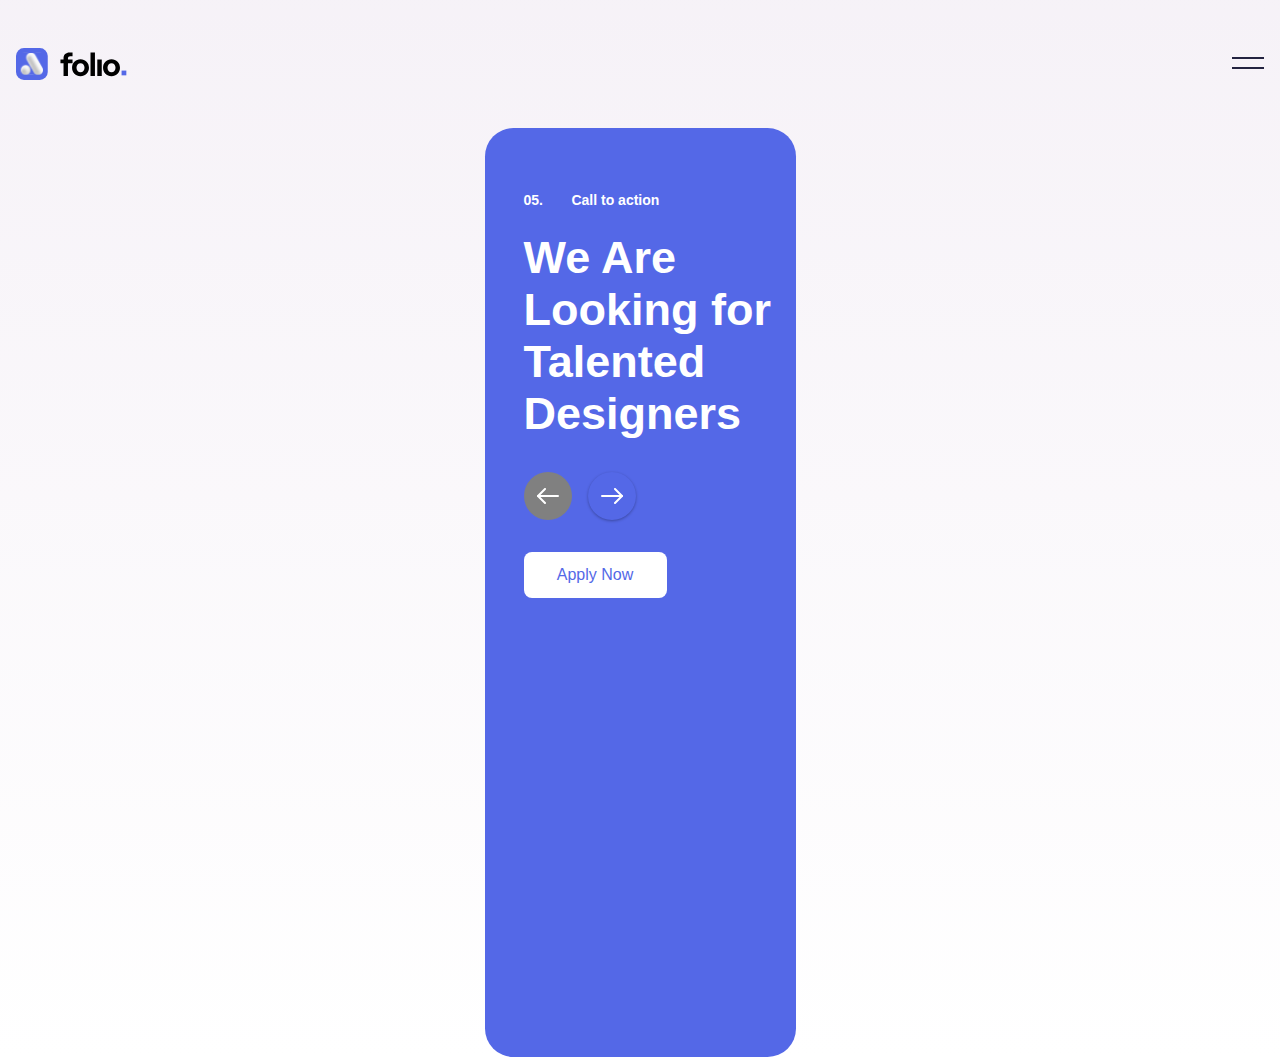
==== styles/pages/screen_cta/page-cta.html @ f0c742bc "Criando e estilizando a tela de CTA e ajustando o botão das outras paginas" ====
<!DOCTYPE html>
<html lang="en">
<head>
    <meta charset="UTF-8">
    <meta http-equiv="X-UA-Compatible" content="IE=edge">
    <meta name="viewport" content="width=device-width, initial-scale=1.0">
    <title>Folio Agency - CTA</title>

    <link rel="stylesheet" href="/styles/style.css">
</head>
<body>
    <header class="cabecalho_service">
        <img src="../../../assets/logo-marca.svg" alt="Logo-marca" class="cabecalho-logo">
        <button class="cabecalho-navbar"><img src="../../../assets/icone-navbar.svg" alt="Navbar"></button>
        <nav class="menu-lateral">
            <div class="cabecalho_menu-lateral">
                <img class="logo_menu-lateral" src="/assets/logo_menu-lateral.svg" alt="Logo marca">
                <button class="exit_menu-lateral"><img src="/assets/exit-menu_lateral.svg" alt= 'Menu lateral'></button>
            </div>
            <div class="links_menu-lateral">
                <a href="" >Work</a>
                <a href="">About</a>
                <a href="">Services</a>
                <a href="">Jobs</a>
            </div>
            <div class="redes-sociais_menu-lateral">
                <a class="facebook" href="https://pt-br.facebook.com/"><img src="/assets/logo-facebook.svg" alt="Facebook"></a>
                <a class="youtube" href="https://www.youtube.com/"><img src="/assets/logo-youtube.svg" alt="Youtube"></a>
                <a class="instagram" href="https://www.instagram.com/"><img src="/assets/logo-instagram.svg" alt="Instagram"></a>
            </div>
        </nav>
    </header>
    <main>
        <section class="main-container_cta">
            <div class="container-cta">
                <div class="cta-container_conteudo">
                    <h5 class="cta-container_numeracao">05.</h4>
                    <h4 class="cta-container_semi-titulo">Call to action</h4>
                    <h1 class="cta-container_titulo">We Are Looking for Talented Designers</h1>
                    <div class="cta-container_buttons">
                        <a class="cta-container_navigator1"><img src="/assets/arrow-left.svg" alt="Seta para direita"></a>
                        <a class="cta-container_navigator2"><img src="/assets/arrow-right.svg" alt="Seta para esquerda"></a>
                    </div>
                    <button class="botao-cta">Apply Now</button>
                </div>
                    <img class="img-background" src="/assets/img-cta.svg" alt="">
            </div>
        </section>
    </main>
    <script src="/index.js"> </script>
</body>
</html>
---- styles/style.css ----
html, body, h1, p, button, a {
  font-family: "Montserrat", sans-serif;
  margin: 0;
  padding: 0;
}

.cabecalho {
  background-color: transparent;
  display: flex;
  justify-content: space-between;
  align-items: center;
  height: 128px;
  padding: 0 16px;
}
.cabecalho .cabecalho-logo {
  width: 127.2px;
  height: 32px;
}
.cabecalho .cabecalho-navbar {
  background-color: transparent;
  border: none;
  width: auto;
  height: auto;
}
.cabecalho .cabecalho-navbar:hover {
  cursor: pointer;
}

.menu-lateral {
  display: none;
  position: absolute;
  background-color: #232340;
  right: -100vw;
  bottom: 0;
  top: 0;
  transition: 0.25s;
}
.menu-lateral .cabecalho_menu-lateral {
  display: flex;
  justify-content: space-between;
  width: 375px;
  height: -webkit-max-content;
  height: -moz-max-content;
  height: max-content;
}
.menu-lateral .cabecalho_menu-lateral .logo_menu-lateral {
  width: 128px;
  height: 32px;
  margin: 52px 0 0 32px;
}
.menu-lateral .cabecalho_menu-lateral .exit_menu-lateral {
  margin: 52px 32px 0px 0px;
  width: 32px;
  height: 32px;
  background: none;
  border: none;
}
.menu-lateral .cabecalho_menu-lateral .exit_menu-lateral img {
  width: 32px;
  height: 32px;
  display: flex;
  align-items: center;
  justify-content: center;
}

.links_menu-lateral {
  display: flex;
  flex-direction: column;
  margin: 138px 0 146px 32px;
}
.links_menu-lateral a {
  padding-bottom: 40px;
  width: -webkit-max-content;
  width: -moz-max-content;
  width: max-content;
  height: -webkit-max-content;
  height: -moz-max-content;
  height: max-content;
  text-decoration: none;
  font-weight: 700;
  font-size: 32px;
  color: #595976;
}
.links_menu-lateral a:hover {
  color: #FFFFFF;
}

.redes-sociais_menu-lateral {
  background-color: transparent;
  display: flex;
  padding: 0 0 40px 32px;
}
.redes-sociais_menu-lateral .facebook {
  display: flex;
  justify-content: center;
  align-items: center;
  width: 40px;
  height: 40px;
  border: 1px solid #D8D8D8;
  border-radius: 50%;
}
.redes-sociais_menu-lateral .facebook img {
  color: black;
  width: 12px;
  height: 12px;
  margin: 0;
}
.redes-sociais_menu-lateral .facebook:hover {
  transition: all 1s;
  opacity: 0.2;
  border: none;
  cursor: pointer;
  width: 42px;
  height: 42px;
  background-color: #5468E7;
}
.redes-sociais_menu-lateral .youtube {
  display: flex;
  justify-content: center;
  align-items: center;
  width: 40px;
  height: 40px;
  text-align: center;
  border-radius: 50%;
  border: 1px solid #D8D8D8;
  margin: 0 32px;
}
.redes-sociais_menu-lateral .youtube img {
  width: 12px;
  height: 12px;
  margin: 0;
}
.redes-sociais_menu-lateral .youtube:hover {
  transition: all 1s;
  border: none;
  cursor: pointer;
  width: 42px;
  height: 42px;
  background-color: #5468E7;
}
.redes-sociais_menu-lateral .instagram {
  display: flex;
  justify-content: center;
  align-items: center;
  border: 1px solid #D8D8D8;
  width: 40px;
  height: 40px;
  border-radius: 50%;
}
.redes-sociais_menu-lateral .instagram img {
  width: 12px;
  height: 12px;
  margin: 0;
}
.redes-sociais_menu-lateral .instagram:hover {
  transition: all 1s;
  border: none;
  cursor: pointer;
  width: 42px;
  height: 42px;
  background-color: #5468E7;
}

.menu-lateral_ativo {
  display: flex;
  flex-direction: column;
  transition: 0.25s;
  right: 0;
  left: 0;
}

.home-container_desativado {
  display: none;
}

.rodape_desativado {
  display: none;
}

.design-container_desativado {
  display: none;
}

body {
  background: url("/assets/decoracao-background.svg");
  background-repeat: no-repeat;
}
body .button-screen_hero {
  width: 160px;
  height: 56px;
  border-radius: 8px;
  background-color: #5468E7;
  color: #FFFFFF;
  border: none;
  font-size: 16px;
  font-weight: 600;
}
body .home-container {
  height: 780px;
}
body .home-container .texto-descricao {
  z-index: 0;
  width: 311px;
  display: flex;
  flex-direction: column;
  margin: 0 auto;
}
body .home-container .texto-descricao h1 {
  font-size: 48px;
  font-weight: bold;
}
body .home-container .texto-descricao p {
  font-size: 15px;
  font-weight: 400;
  line-height: 28px;
  color: #606060;
  margin: 30px 0 10px 0;
}
body .home-container .texto-descricao .design-container_buttons {
  display: flex;
  margin: 10px 0 30px 0;
}
body .home-container .texto-descricao .design-container_buttons .button-left {
  width: 48px;
  height: 48px;
  border-radius: 50%;
  margin-right: 16px;
  background-color: #808080;
  border: none;
  display: flex;
  justify-content: center;
  align-items: center;
}
body .home-container .texto-descricao .design-container_buttons .button-left:hover {
  transition: 1s;
  opacity: 0.5;
  box-shadow: 0px 1px 3px rgba(0, 0, 0, 0.3);
  width: 52px;
  height: 52px;
}
body .home-container .texto-descricao .design-container_buttons .button-right {
  width: 48px;
  height: 48px;
  border-radius: 50%;
  background-color: #5468E7;
  border: none;
  display: flex;
  justify-content: center;
  align-items: center;
}
body .home-container .texto-descricao .design-container_buttons .button-right:hover {
  transition: 1s;
  opacity: 0.5;
  box-shadow: 0px 1px 3px rgba(0, 0, 0, 0.3);
  width: 52px;
  height: 52px;
}
body .home-container .img-container1 {
  position: relative;
  top: -150px;
  right: 0px;
  z-index: -1;
}
body .home-container .img-container1 .img-home_container {
  width: 100%;
  height: 515px;
}
body .rodape .contact-us {
  height: 548px;
  margin: 40px 32px 0 32px;
  background-color: #5468E7;
  background-image: url(/assets/line__footer.svg);
  background-repeat: no-repeat;
  border-radius: 24px;
  text-align: center;
  color: #FFFFFF;
}
body .rodape .contact-us img {
  margin: 49px 99px 0 139px;
}
body .rodape .contact-us h4 {
  font-size: 14px;
  margin-top: 6px;
}
body .rodape .contact-us h3 {
  font-size: 18px;
  margin: 40px 37px 40px 38px;
}
body .rodape .contact-us .linha-footer {
  height: 2px;
  background-color: #FFFFFF;
  opacity: 0.2;
}
body .rodape .contact-us h2 {
  font-size: 32px;
  font-weight: 700;
  margin: 40px 15px 40px 15px;
}
body .rodape .contact-us button {
  width: 263px;
  height: 56px;
  background-color: #FFFFFF;
  color: #5468E7;
  border: none;
  border-radius: 8px;
  font-size: 16px;
  font-weight: 600;
}
body .rodape .navegacao-footer {
  background: url(/assets/line-footer.svg);
  background-repeat: no-repeat;
  display: flex;
  flex-direction: column;
  text-align: center;
  align-items: center;
}
body .rodape .navegacao-footer img {
  margin: 80px 0 32px 0;
  width: 136px;
  height: 35px;
}
body .rodape .navegacao-footer p {
  font-size: 16px;
  margin: 0 60px 24px 60px;
  color: #ADADAD;
}
body .rodape .navegacao-footer .navegacao {
  font-family: "Montserrat", sans-serif;
  width: 311px;
  height: 48px;
  border-color: #D8D8D8;
  border-radius: 8px;
  padding: 16px 24px;
}
body .rodape .navegacao-footer .redes-sociais_footer {
  background-color: transparent;
  display: flex;
  margin: 32px 0;
}
body .rodape .navegacao-footer .redes-sociais_footer .facebook {
  display: flex;
  justify-content: center;
  align-items: center;
  background-color: #5468E7;
  width: 40px;
  height: 40px;
  border-radius: 50%;
  border: none;
}
body .rodape .navegacao-footer .redes-sociais_footer .facebook img {
  color: black;
  width: 12px;
  height: 12px;
  margin: 0;
}
body .rodape .navegacao-footer .redes-sociais_footer .facebook:hover {
  transition: all 1s;
  opacity: 0.2;
  border: none;
  cursor: pointer;
  width: 42px;
  height: 42px;
}
body .rodape .navegacao-footer .redes-sociais_footer .youtube {
  display: flex;
  justify-content: center;
  align-items: center;
  width: 40px;
  height: 40px;
  text-align: center;
  border-radius: 50%;
  border: 1px solid #D8D8D8;
  margin: 0 8px;
}
body .rodape .navegacao-footer .redes-sociais_footer .youtube img {
  width: 12px;
  height: 12px;
  margin: 0;
}
body .rodape .navegacao-footer .redes-sociais_footer .youtube:hover {
  transition: all 1s;
  border: none;
  cursor: pointer;
  width: 42px;
  height: 42px;
  background-color: #5468E7;
}
body .rodape .navegacao-footer .redes-sociais_footer .instagram {
  display: flex;
  justify-content: center;
  align-items: center;
  border: 1px solid #D8D8D8;
  width: 40px;
  height: 40px;
  border-radius: 50%;
}
body .rodape .navegacao-footer .redes-sociais_footer .instagram img {
  width: 12px;
  height: 12px;
  margin: 0;
}
body .rodape .navegacao-footer .redes-sociais_footer .instagram:hover {
  transition: all 1s;
  border: none;
  cursor: pointer;
  width: 42px;
  height: 42px;
  background-color: #5468E7;
}
body .rodape .navegacao-footer h4 {
  color: #ADADAD;
  font-size: 12px;
  margin: 32px 0;
}

.design-container {
  background-color: #232340;
  color: #FFFFFF;
  height: 1600px;
}
.design-container .design-container_conteudo {
  margin-left: 33px;
}
.design-container .design-container_conteudo .design-container_numeracao {
  font-size: 14px;
  display: inline-block;
  margin: 64px 24px 24px 0;
  color: #ADADAD;
}
.design-container .design-container_conteudo .design-container_semi-titulo {
  display: inline-block;
  font-size: 14px;
}
.design-container .design-container_conteudo .design-container_titulo {
  font-weight: 700;
  font-size: 40px;
}
.design-container .design-container_conteudo .design-container_buttons {
  display: flex;
  margin-top: 32px;
}
.design-container .design-container_conteudo .design-container_buttons .design-container_navigator1 {
  width: 48px;
  height: 48px;
  border-radius: 50%;
  margin-right: 16px;
  background-color: transparent;
  border: none;
}
.design-container .design-container_conteudo .design-container_buttons .design-container_navigator1:hover {
  transition: 1s;
  opacity: 0.5;
  box-shadow: 0px 1px 3px rgba(0, 0, 0, 0.3);
  width: 52px;
  height: 52px;
  cursor: pointer;
}
.design-container .design-container_conteudo .design-container_buttons .design-container_navigator2 {
  width: 48px;
  height: 48px;
  border-radius: 50%;
  background-color: #5468E7;
  border: none;
  text-align: center;
  align-items: center;
}
.design-container .design-container_conteudo .design-container_buttons .design-container_navigator2:hover {
  transition: 1s;
  opacity: 0.5;
  box-shadow: 0px 1px 3px rgba(0, 0, 0, 0.3);
  width: 52px;
  height: 52px;
  cursor: pointer;
}
.design-container .design-container_conteudo #design-container_navdata {
  margin-left: 54px;
  color: #FFFFFF;
  width: 144px;
  height: 48px;
  background-color: transparent;
  background: #232340;
  border-radius: 8px;
  border: none;
}
.design-container .img-container2 img {
  margin-top: 80px;
}
.design-container .design-team {
  margin: 56px 32px;
}
.design-container .design-team .design-team_titulo {
  font-weight: 700;
  font-size: 24px;
}
.design-container .design-team .design-team_paragrafo {
  color: #8B8B8B;
  margin: 40px 0 32px 0;
}
.design-container .numeracao-record_screen-hero {
  margin: 0 32px;
  width: 310px;
  height: 310px;
  background-color: #232340;
  box-shadow: 0px 23px 51px rgba(0, 0, 0, 0.2);
  border-radius: 50%;
  display: flex;
  flex-direction: column;
  align-items: center;
  justify-content: center;
}
.design-container .numeracao-record_screen-hero h1 {
  font-size: 140px;
}
.design-container .numeracao-record_screen-hero h2 {
  font-size: 18px;
}

body {
  background-image: linear-gradient(360deg, rgba(255, 255, 255, 0.0001) 0%, rgba(237, 229, 240, 0.504289) 100%);
}
body .cabecalho_service {
  background-color: transparent;
  display: flex;
  justify-content: space-between;
  align-items: center;
  height: 128px;
  padding: 0 16px;
}
body .cabecalho_service .cabecalho-logo {
  width: 127.2px;
  height: 32px;
}
body .cabecalho_service .cabecalho-navbar {
  background-color: transparent;
  border: none;
  width: auto;
  height: auto;
}
body .cabecalho_service .cabecalho-navbar:hover {
  cursor: pointer;
}
body .design-container_service {
  color: #000000;
  height: -webkit-max-content;
  height: -moz-max-content;
  height: max-content;
}
body .design-container_service .design-container_conteudo {
  margin-left: 33px;
}
body .design-container_service .design-container_conteudo .design-container_numeracao_service {
  font-size: 14px;
  display: inline-block;
  margin: 0 24px 24px 0;
  color: #5468E7;
}
body .design-container_service .design-container_conteudo .design-container_semi-titulo_service {
  display: inline-block;
  font-size: 14px;
  margin: 0;
  color: #5468E7;
}
body .design-container_service .design-container_conteudo .design-container_titulo {
  font-weight: 700;
  font-size: 40px;
}
body .design-container_service .design-container_conteudo .design-container_buttons {
  display: flex;
  margin-top: 32px;
}
body .design-container_service .design-container_conteudo .design-container_buttons .design-container_navigator1 {
  width: 48px;
  height: 48px;
  border-radius: 50%;
  margin-right: 16px;
  background-color: transparent;
  border: none;
  display: flex;
  align-items: center;
  justify-content: center;
}
body .design-container_service .design-container_conteudo .design-container_buttons .design-container_navigator1:hover {
  transition: 1s;
  opacity: 0.5;
  box-shadow: 0px 1px 3px rgba(0, 0, 0, 0.3);
  width: 52px;
  height: 52px;
  cursor: pointer;
}
body .design-container_service .design-container_conteudo .design-container_buttons .design-container_navigator2 {
  width: 48px;
  height: 48px;
  border-radius: 50%;
  background-color: #5468E7;
  border: none;
  text-align: center;
  align-items: center;
  display: flex;
  align-items: center;
  justify-content: center;
}
body .design-container_service .design-container_conteudo .design-container_buttons .design-container_navigator2:hover {
  transition: 1s;
  opacity: 0.5;
  box-shadow: 0px 1px 3px rgba(0, 0, 0, 0.3);
  width: 52px;
  height: 52px;
  cursor: pointer;
}
body .design-container_service .cards .card_style {
  background-color: #FFFFFF;
  width: 311px;
  height: 190px;
  margin: 56px 32px 0 32px;
  border-radius: 32px;
  color: #5468E7;
  display: flex;
  align-items: center;
  justify-content: center;
}
body .design-container_service .cards .card_style img {
  width: 91px;
  height: 91px;
  padding-right: 25px;
}
body .design-container_service .cards .card_style h1 {
  font-size: 18px;
}
body .design-container_service .cards .card_style:hover {
  background-color: #5468E7;
  color: #FFFFFF;
  cursor: pointer;
  transition: 1s;
}
body .achievement-container .achievement-container_conteudo {
  margin: 56px 0 0 32px;
}
body .achievement-container .achievement-container_conteudo .semi-titulo {
  display: flex;
  height: -webkit-max-content;
  height: -moz-max-content;
  height: max-content;
}
body .achievement-container .achievement-container_conteudo .semi-titulo .num_semi-titulo {
  color: #8B8B8B;
  padding-right: 24px;
  margin: 0;
  margin-bottom: 24px;
}
body .achievement-container .achievement-container_conteudo .semi-titulo h4 {
  font-size: 14px;
  margin-bottom: 24px;
  margin: 0;
}
body .achievement-container .achievement-container_conteudo .titulo {
  font-weight: 700;
  font-size: 24px;
  color: #232340;
}
body .achievement-container .achievement-container_conteudo .numeracao {
  font-size: 140px;
  color: #5468E7;
  padding-top: 32px;
}
body .achievement-container .achievement-container_conteudo .mensagem {
  font-size: 18px;
  margin: 0;
}
body .achievement-container .slide img {
  margin-top: 36px;
}
body .achievement-container .slide .radios {
  display: flex;
  align-items: center;
  justify-content: center;
  position: absolute;
  bottom: -1590px;
  left: 130px;
}
body .achievement-container .slide .radios input {
  height: 12px;
  width: 12px;
  box-shadow: 0px 1px 3px rgba(0, 0, 0, 0.3);
  background: #FFFFFF;
  border: none;
  margin: 15px;
}
body .achievement-container .slide .radios input::before {
  content: "";
  position: absolute;
  height: 12px;
  width: 12px;
  border-radius: 50%;
  background: linear-gradient(180deg, #3A8FFF 0%, #0837AE 100%);
  opacity: 0;
  border: none;
}
body .achievement-container .slide .radios input:checked::before {
  opacity: 1;
}

.home-work .design-container_conteudo {
  margin: 0 33px;
}
.home-work .design-container_conteudo .design-container_numeracao_service {
  font-size: 14px;
  display: inline-block;
  margin: 0 24px 24px 0;
  color: #5468E7;
}
.home-work .design-container_conteudo .design-container_semi-titulo_service {
  display: inline-block;
  font-size: 14px;
  margin: 0;
  color: #5468E7;
}
.home-work .design-container_conteudo .design-container_titulo {
  font-weight: 700;
  font-size: 40px;
}
.home-work .design-container_conteudo p {
  margin-top: 16px;
  font-weight: 400;
  font-size: 16px;
  color: #606060;
}
.home-work .design-container_conteudo .design-container_buttons {
  display: flex;
  margin: 32px 0 56px 0;
}
.home-work .design-container_conteudo .design-container_buttons .design-container_navigator1 {
  width: 48px;
  height: 48px;
  border-radius: 50%;
  margin-right: 16px;
  background-color: transparent;
  border: none;
  display: flex;
  align-items: center;
  justify-content: center;
  background-color: #808080;
}
.home-work .design-container_conteudo .design-container_buttons .design-container_navigator1:hover {
  transition: 1s;
  opacity: 0.5;
  box-shadow: 0px 1px 3px rgba(0, 0, 0, 0.3);
  width: 52px;
  height: 52px;
  cursor: pointer;
}
.home-work .design-container_conteudo .design-container_buttons .design-container_navigator2 {
  width: 48px;
  height: 48px;
  border-radius: 50%;
  background-color: #5468E7;
  border: none;
  text-align: center;
  align-items: center;
  display: flex;
  align-items: center;
  justify-content: center;
}
.home-work .design-container_conteudo .design-container_buttons .design-container_navigator2:hover {
  transition: 1s;
  opacity: 0.5;
  box-shadow: 0px 1px 3px rgba(0, 0, 0, 0.3);
  width: 52px;
  height: 52px;
  cursor: pointer;
}
.home-work .cards-work {
  margin: 0 32px;
}
.home-work .cards-work .card-work {
  padding-top: 32px;
}
.home-work .cards-work .card-work .background-container {
  width: 311px;
  height: 355px;
  background-color: #FFBA79;
  border-radius: 17px;
}
.home-work .cards-work .card-work .background-container .img-container {
  padding-top: 21px;
  z-index: 0;
  display: flex;
  flex-direction: column;
  align-items: center;
  justify-content: center;
}
.home-work .cards-work .card-work .button-card {
  position: relative;
  margin-left: 24px;
  top: -35px;
  width: 118px;
  height: 28px;
  background: #908CFF;
  border-radius: 14px;
  border: none;
  font-weight: 600;
  font-size: 9.95556px;
  color: #FFFFFF;
}
.home-work .cards-work .texto-card h1 {
  font-weight: 700;
  font-size: 24px;
  margin-top: 21px;
}
.home-work .cards-work .texto-card p {
  font-weight: 400;
  font-size: 16px;
}
.home-work .cards-work .texto-card .button-card {
  width: 48px;
  height: 48px;
  border-radius: 50%;
  background-color: transparent;
  display: flex;
  align-items: center;
  justify-content: center;
  position: inherit;
  margin-left: 0;
  margin-top: 24px;
  border: 3px solid black;
}
.home-work .cards-work .button-contact-us {
  width: 313px;
  height: 46px;
  background: #5468E7;
  border-radius: 8px;
  color: #FFFFFF;
  border: none;
  font-size: 16px;
  margin-top: 32px;
}

main .main-container_cta .container-cta {
  width: 311px;
  height: 929px;
  background: #5468E7;
  border-radius: 28.4444px;
  margin: 0 auto;
  color: #FFFFFF;
  z-index: 0;
}
main .main-container_cta .container-cta .cta-container_conteudo {
  margin-left: 39px;
  margin-right: 10px;
  z-index: 1;
}
main .main-container_cta .container-cta .cta-container_conteudo .cta-container_numeracao {
  font-size: 14px;
  display: inline-block;
  margin: 64px 24px 24px 0;
}
main .main-container_cta .container-cta .cta-container_conteudo .cta-container_semi-titulo {
  display: inline-block;
  font-size: 14px;
}
main .main-container_cta .container-cta .cta-container_conteudo .cta-container_titulo {
  font-weight: 700;
  font-size: 45px;
  z-index: 2;
}
main .main-container_cta .container-cta .cta-container_conteudo .cta-container_buttons {
  display: flex;
  margin-top: 32px;
  z-index: 1;
}
main .main-container_cta .container-cta .cta-container_conteudo .cta-container_buttons .cta-container_navigator1 {
  width: 48px;
  height: 48px;
  border-radius: 50%;
  margin-right: 16px;
  background-color: #808080;
  border: none;
  display: flex;
  align-items: center;
  justify-content: center;
}
main .main-container_cta .container-cta .cta-container_conteudo .cta-container_buttons .cta-container_navigator1:hover {
  transition: 1s;
  opacity: 0.5;
  box-shadow: 0px 1px 3px rgba(0, 0, 0, 0.3);
  width: 52px;
  height: 52px;
  cursor: pointer;
}
main .main-container_cta .container-cta .cta-container_conteudo .cta-container_buttons .cta-container_navigator2 {
  width: 48px;
  height: 48px;
  border-radius: 50%;
  background-color: #5468E7;
  border: none;
  text-align: center;
  align-items: center;
  box-shadow: 0px 1px 3px rgba(0, 0, 0, 0.3);
  display: flex;
  align-items: center;
  justify-content: center;
}
main .main-container_cta .container-cta .cta-container_conteudo .cta-container_buttons .cta-container_navigator2:hover {
  transition: 1s;
  opacity: 0.5;
  box-shadow: 0px 1px 3px rgba(0, 0, 0, 0.3);
  width: 52px;
  height: 52px;
  cursor: pointer;
}
main .main-container_cta .container-cta .cta-container_conteudo .botao-cta {
  margin-top: 32px;
  width: 143px;
  height: 46px;
  background-color: #FFFFFF;
  padding: 20px;
  text-decoration: none;
  color: #5468E7;
  border: none;
  border-radius: 8px;
  font-size: 16px;
  display: flex;
  align-items: center;
  justify-content: center;
}
main .main-container_cta .container-cta .img-background {
  position: absolute;
  bottom: -350px;
  left: 0;
  z-index: 0;
}/*# sourceMappingURL=style.css.map */
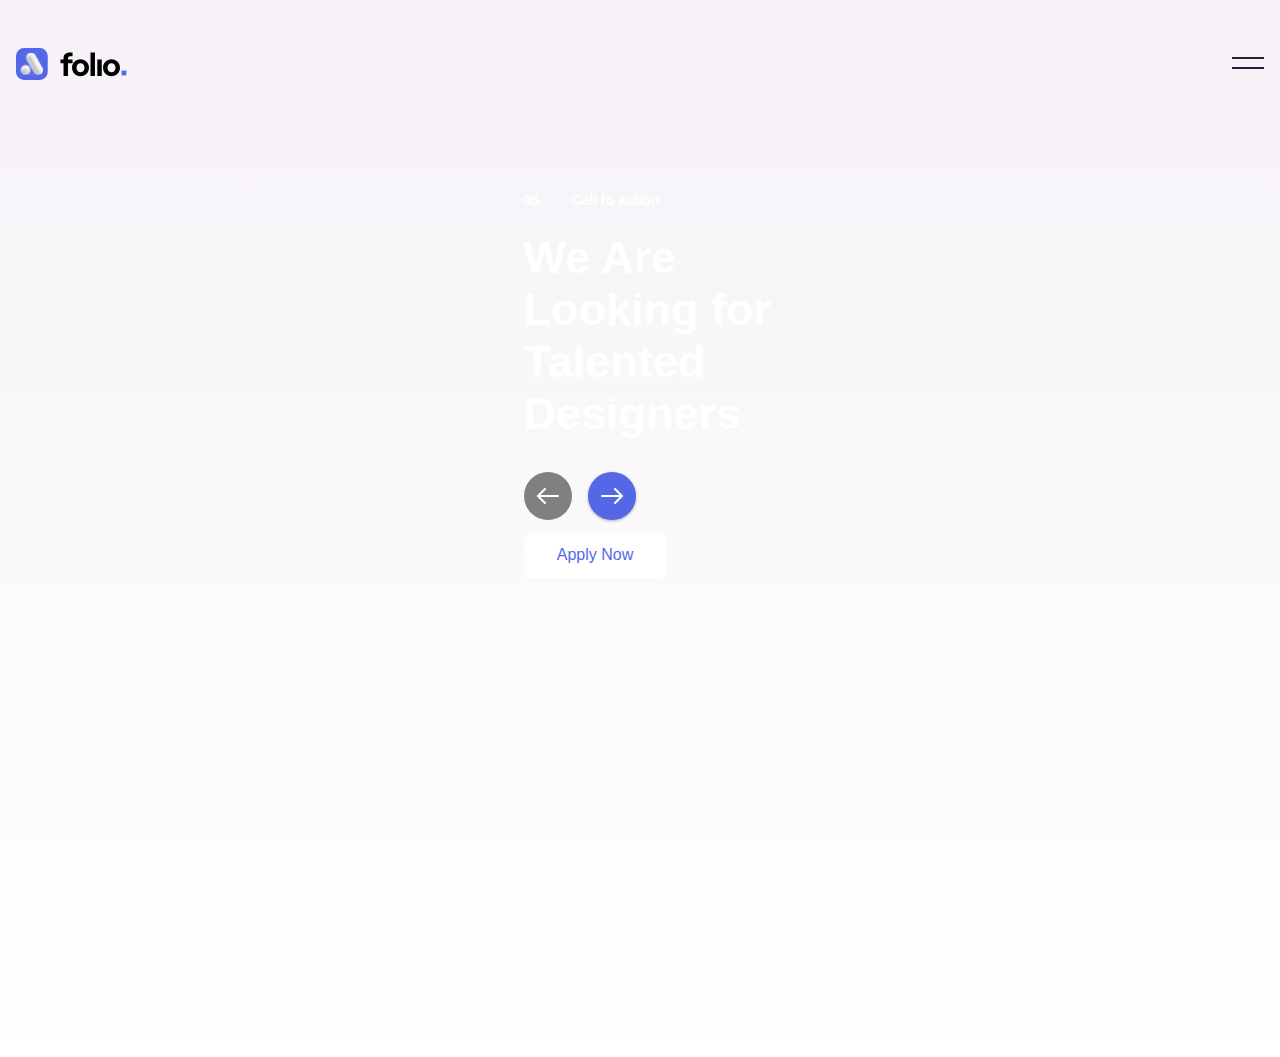
==== commit a9d78a8f: "Criando e estilizando a página de CTA da case study e melhorando menu lateral" ====
--- a/styles/pages/screen_cta/page-cta.html
+++ b/styles/pages/screen_cta/page-cta.html
@@ -43,7 +43,6 @@
                     </div>
                     <button class="botao-cta">Apply Now</button>
                 </div>
-                    <img class="img-background" src="/assets/img-cta.svg" alt="">
             </div>
         </section>
     </main>
--- a/styles/style.css
+++ b/styles/style.css
@@ -1,4 +1,4 @@
-html, body, h1, p, button, a {
+html, body, h1, h2, h3, h4, h5, p, button, a {
   font-family: "Montserrat", sans-serif;
   margin: 0;
   padding: 0;
@@ -27,6 +27,7 @@
 }
 
 .menu-lateral {
+  z-index: 1;
   display: none;
   position: absolute;
   background-color: #232340;
@@ -67,6 +68,9 @@
   display: flex;
   flex-direction: column;
   margin: 138px 0 146px 32px;
+  height: -webkit-max-content;
+  height: -moz-max-content;
+  height: max-content;
 }
 .links_menu-lateral a {
   padding-bottom: 40px;
@@ -834,19 +838,21 @@
   margin-top: 32px;
 }
 
+main .main-container_cta {
+  background-image: url("/assets/background-cta.svg");
+  background-repeat: no-repeat;
+}
 main .main-container_cta .container-cta {
   width: 311px;
   height: 929px;
-  background: #5468E7;
   border-radius: 28.4444px;
   margin: 0 auto;
   color: #FFFFFF;
-  z-index: 0;
+  z-index: -2;
 }
 main .main-container_cta .container-cta .cta-container_conteudo {
   margin-left: 39px;
   margin-right: 10px;
-  z-index: 1;
 }
 main .main-container_cta .container-cta .cta-container_conteudo .cta-container_numeracao {
   font-size: 14px;
@@ -860,12 +866,10 @@
 main .main-container_cta .container-cta .cta-container_conteudo .cta-container_titulo {
   font-weight: 700;
   font-size: 45px;
-  z-index: 2;
 }
 main .main-container_cta .container-cta .cta-container_conteudo .cta-container_buttons {
   display: flex;
   margin-top: 32px;
-  z-index: 1;
 }
 main .main-container_cta .container-cta .cta-container_conteudo .cta-container_buttons .cta-container_navigator1 {
   width: 48px;
@@ -908,7 +912,7 @@
   cursor: pointer;
 }
 main .main-container_cta .container-cta .cta-container_conteudo .botao-cta {
-  margin-top: 32px;
+  margin-top: 12px;
   width: 143px;
   height: 46px;
   background-color: #FFFFFF;
@@ -922,9 +926,732 @@
   align-items: center;
   justify-content: center;
 }
-main .main-container_cta .container-cta .img-background {
+
+.corpo-pagina {
+  background: url("/assets/line_case-study_header.svg");
+  background-repeat: no-repeat;
+  background-position: right top;
+}
+.corpo-pagina .cabecalho_case-study {
+  background-color: transparent;
+  display: flex;
+  justify-content: space-between;
+  align-items: center;
+  height: 128px;
+  padding: 0 16px;
+}
+.corpo-pagina .cabecalho_case-study .cabecalho-logo {
+  width: 127.2px;
+  height: 32px;
+}
+.corpo-pagina .cabecalho_case-study .cabecalho-navbar {
+  background-color: transparent;
+  border: none;
+  width: auto;
+  height: auto;
+}
+.corpo-pagina .cabecalho_case-study .cabecalho-navbar:hover {
+  cursor: pointer;
+}
+.corpo-pagina .main-page .conteudo_main-page {
+  margin: 0 32px;
+}
+.corpo-pagina .main-page .conteudo_main-page .button_featured {
+  display: flex;
+  width: 119px;
+  height: 29px;
+  font-size: 10px;
+  background: #FFBA79;
+  border-radius: 14.2222px;
+  justify-content: center;
+  align-items: center;
+  text-decoration: none;
+  background: #FFBA79;
+  border-radius: 14.2222px;
+  color: #FFFFFF;
+  margin-bottom: 16px;
+}
+.corpo-pagina .main-page .conteudo_main-page h1 {
+  font-weight: bold;
+  font-size: 64px;
+  color: #232340;
+  margin-bottom: 16px;
+}
+.corpo-pagina .main-page .conteudo_main-page h2 {
+  margin: 0;
+  margin-bottom: 16px;
+  font-size: 16px;
+  color: #232340;
+}
+.corpo-pagina .main-page .conteudo_main-page .cta-container_buttons {
+  display: flex;
+  margin-top: 32px;
+  z-index: 1;
+}
+.corpo-pagina .main-page .conteudo_main-page .cta-container_buttons .cta-container_navigator1 {
+  width: 48px;
+  height: 48px;
+  border-radius: 50%;
+  margin-right: 16px;
+  background-color: #808080;
+  border: none;
+  display: flex;
+  align-items: center;
+  justify-content: center;
+}
+.corpo-pagina .main-page .conteudo_main-page .cta-container_buttons .cta-container_navigator1:hover {
+  transition: 1s;
+  opacity: 0.5;
+  box-shadow: 0px 1px 3px rgba(0, 0, 0, 0.3);
+  width: 52px;
+  height: 52px;
+  cursor: pointer;
+}
+.corpo-pagina .main-page .conteudo_main-page .cta-container_buttons .cta-container_navigator2 {
+  width: 48px;
+  height: 48px;
+  border-radius: 50%;
+  background-color: #5468E7;
+  border: none;
+  text-align: center;
+  align-items: center;
+  box-shadow: 0px 1px 3px rgba(0, 0, 0, 0.3);
+  display: flex;
+  align-items: center;
+  justify-content: center;
+}
+.corpo-pagina .main-page .conteudo_main-page .cta-container_buttons .cta-container_navigator2:hover {
+  transition: 1s;
+  opacity: 0.5;
+  box-shadow: 0px 1px 3px rgba(0, 0, 0, 0.3);
+  width: 52px;
+  height: 52px;
+  cursor: pointer;
+}
+.corpo-pagina .main-page .conteudo_main-page .icons_main-page {
+  margin-top: 32px;
+  display: flex;
+}
+.corpo-pagina .main-page .conteudo_main-page .icons_main-page .card_icon-1 img {
+  margin-bottom: 16px;
+}
+.corpo-pagina .main-page .conteudo_main-page .icons_main-page .card_icon-1 p {
+  font-size: 12px;
+  color: #5468E7;
+}
+.corpo-pagina .main-page .conteudo_main-page .icons_main-page .card_icon-2 {
+  margin-left: 40px;
+}
+.corpo-pagina .main-page .conteudo_main-page .icons_main-page .card_icon-2 img {
+  margin-bottom: 16px;
+}
+.corpo-pagina .main-page .conteudo_main-page .icons_main-page .card_icon-2 p {
+  font-size: 12px;
+  color: #5468E7;
+}
+.corpo-pagina .main-page .conteudo_main-page .img-3_header {
+  width: -webkit-max-content;
+  width: -moz-max-content;
+  width: max-content;
+  height: -webkit-max-content;
+  height: -moz-max-content;
+  height: max-content;
   position: absolute;
-  bottom: -350px;
-  left: 0;
+  right: 0;
+  z-index: -1;
+}
+
+.main-page .img-1-overview {
+  display: flex;
+  flex-direction: column;
+  justify-content: center;
+  align-items: center;
+  margin-bottom: 70px;
+}
+.main-page .img-1-overview .radios {
+  display: flex;
+  align-items: center;
+  justify-content: center;
+  margin-top: 32px;
+}
+.main-page .img-1-overview .radios input {
+  height: 6px;
+  width: 6px;
+  box-shadow: 0px 1px 3px rgba(0, 0, 0, 0.3);
+  background: #FFFFFF;
+  border: none;
+  margin: 15px;
+  z-index: -1;
+}
+.main-page .img-1-overview .radios input::before {
+  content: "";
+  position: absolute;
+  height: 6px;
+  width: 6px;
+  border-radius: 50%;
+  background: linear-gradient(180deg, #3A8FFF 0%, #0837AE 100%);
+  opacity: 0;
+  border: none;
+}
+.main-page .img-1-overview .radios input:checked::before {
+  opacity: 1;
+}
+.main-page .design-container_conteudo {
+  margin: 0 33px;
+}
+.main-page .design-container_conteudo .design-container_numeracao {
+  font-size: 14px;
+  display: inline-block;
+  margin: 0 24px 24px 0;
+  color: #5468E7;
+}
+.main-page .design-container_conteudo .design-container_semi-titulo {
+  display: inline-block;
+  font-size: 14px;
+  margin: 0;
+  color: #5468E7;
+}
+.main-page .design-container_conteudo .design-container_titulo {
+  font-weight: 700;
+  font-size: 40px;
+}
+.main-page .design-container_conteudo .design-container_paragrafo {
+  margin-top: 48px;
+  font-weight: 400;
+  font-size: 16px;
+  color: #606060;
+}
+.main-page .design-container_conteudo .design-container_buttons {
+  display: flex;
+  margin-top: 32px;
+}
+.main-page .design-container_conteudo .design-container_buttons .design-container_navigator1 {
+  width: 48px;
+  height: 48px;
+  border-radius: 50%;
+  margin-right: 16px;
+  background-color: #606060;
+  border: none;
+  display: flex;
+  align-items: center;
+  justify-content: center;
+}
+.main-page .design-container_conteudo .design-container_buttons .design-container_navigator1:hover {
+  transition: 1s;
+  opacity: 0.5;
+  box-shadow: 0px 1px 3px rgba(0, 0, 0, 0.3);
+  width: 52px;
+  height: 52px;
+  cursor: pointer;
+}
+.main-page .design-container_conteudo .design-container_buttons .design-container_navigator2 {
+  width: 48px;
+  height: 48px;
+  border-radius: 50%;
+  background-color: #5468E7;
+  border: none;
+  text-align: center;
+  align-items: center;
+  display: flex;
+  align-items: center;
+  justify-content: center;
+}
+.main-page .design-container_conteudo .design-container_buttons .design-container_navigator2:hover {
+  transition: 1s;
+  opacity: 0.5;
+  box-shadow: 0px 1px 3px rgba(0, 0, 0, 0.3);
+  width: 52px;
+  height: 52px;
+  cursor: pointer;
+}
+.main-page .design-container_conteudo h2 {
+  font-size: 24px;
+  margin: 40px 0 32px 0;
+}
+.main-page .cards .card_style {
+  background-color: #FFFFFF;
+  width: 311px;
+  height: 256px;
+  margin: 16px 32px 50px 32px;
+  border-radius: 32px;
+  color: #5468E7;
+  display: flex;
+  align-items: center;
+  justify-content: center;
+  box-shadow: 0px 1px 3px rgba(0, 0, 0, 0.3);
+}
+.main-page .cards .card_style img {
+  width: 91px;
+  height: 91px;
+  padding-right: 25px;
+}
+.main-page .cards .card_style h1 {
+  font-size: 18px;
+}
+.main-page .cards .card_style:hover {
+  background-color: #5468E7;
+  color: #FFFFFF;
+  cursor: pointer;
+  transition: 1s;
+}
+
+.body-the_number {
+  background-image: none;
+}
+.body-the_number .cabecalho_case-study {
+  background-color: #232340;
+  height: 128px;
+}
+.body-the_number .cabecalho_case-study .cabecalho_menu-lateral {
+  display: flex;
+  justify-content: space-between;
+  height: 375px;
+  height: -webkit-max-content;
+  height: -moz-max-content;
+  height: max-content;
+}
+.body-the_number .cabecalho_case-study .cabecalho_menu-lateral .logo_menu-lateral {
+  width: 128px;
+  height: 32px;
+  margin: 52px 0 0 32px;
+}
+.body-the_number .cabecalho_case-study .cabecalho_menu-lateral .cabecalho-navbar {
+  margin: 52px 32px 0px 0px;
+  width: 32px;
+  height: 32px;
+  background: none;
+  border: none;
+}
+.body-the_number .cabecalho_case-study .cabecalho_menu-lateral .cabecalho-navbar img {
+  width: 32px;
+  height: 32px;
+  display: flex;
+  align-items: center;
+  justify-content: center;
+}
+.body-the_number .number-container {
+  background-color: #232340;
+  color: #FFFFFF;
+  padding-left: 32px;
+}
+.body-the_number .number-container .design-container_numeracao {
+  font-size: 14px;
+  display: inline-block;
+  margin: 0 24px 24px 0;
+  color: #ADADAD;
+}
+.body-the_number .number-container .design-container_semi-titulo {
+  display: inline-block;
+  font-size: 14px;
+}
+.body-the_number .number-container .design-container_titulo {
+  font-weight: 700;
+  font-size: 40px;
+}
+.body-the_number .number-container .design-container_buttons {
+  display: flex;
+  margin-top: 32px;
+}
+.body-the_number .number-container .design-container_buttons .design-container_navigator1 {
+  width: 48px;
+  height: 48px;
+  border-radius: 50%;
+  margin-right: 16px;
+  background-color: transparent;
+  border: none;
+}
+.body-the_number .number-container .design-container_buttons .design-container_navigator1:hover {
+  transition: 1s;
+  opacity: 0.5;
+  box-shadow: 0px 1px 3px rgba(0, 0, 0, 0.3);
+  width: 52px;
+  height: 52px;
+  cursor: pointer;
+}
+.body-the_number .number-container .design-container_buttons .design-container_navigator2 {
+  width: 48px;
+  height: 48px;
+  border-radius: 50%;
+  background-color: #5468E7;
+  border: none;
+  text-align: center;
+  align-items: center;
+  padding: 10px;
+  margin-right: 56px;
+}
+.body-the_number .number-container .design-container_buttons .design-container_navigator2:hover {
+  transition: 1s;
+  opacity: 0.5;
+  box-shadow: 0px 1px 3px rgba(0, 0, 0, 0.3);
+  width: 52px;
+  height: 52px;
+  cursor: pointer;
+}
+.body-the_number .number-container .big-numeracao_icon {
+  margin-top: 30px;
+  display: flex;
+}
+.body-the_number .number-container .big-numeracao_icon h1 {
+  font-size: 140px;
+}
+.body-the_number .number-container .big-numeracao_icon h2 {
+  font-size: 45.5111px;
+}
+.body-the_number .number-container .titulo-big-numeracao {
+  font-size: 18px;
+  margin: 9px 0 32px 0;
+}
+.body-the_number .number-container .paragrafo-big-numeracao {
+  border-top: 0.711111px solid #606060;
+  color: #8B8B8B;
+  font-size: 16px;
+  margin-bottom: 32px;
+  padding-top: 32px;
+  line-height: 28px;
+}
+.body-the_number .number-container .button-download {
+  display: flex;
+  align-items: center;
+}
+.body-the_number .number-container .button-download a {
+  margin-right: 10px;
+}
+.body-the_number .number-container .button-download h1 {
+  font-size: 16px;
+}
+.body-the_number .number-container .design-container_navdata {
+  color: #FFFFFF;
+  width: 144px;
+  height: 48px;
+  background-color: #303055;
+  border-radius: 8px;
+  border: none;
+  padding: 10px;
+  font-size: 12px;
+}
+.body-the_number .number-container .big-numeracao {
+  font-size: 140px;
+  color: #FFFFFF;
+  padding: 0;
+}
+.body-the_number .number-container .big-numeracao .sub-numeracao {
+  font-size: 45px;
+  position: relative;
+  top: -70px;
+  left: 10px;
+}
+.body-the_number .number-container .img-number-2 {
+  width: -webkit-max-content;
+  width: -moz-max-content;
+  width: max-content;
+  height: -webkit-max-content;
+  height: -moz-max-content;
+  height: max-content;
+  position: relative;
+  top: 150px;
+  left: -36px;
+}
+.body-the_number .container-2 {
+  background-image: linear-gradient(360deg, rgba(255, 255, 255, 0.0001) 0%, rgba(237, 229, 240, 0.504289) 100%);
+  padding: 0 33px;
+  color: black;
+}
+.body-the_number .container-2 .design-container_numeracao {
+  font-size: 14px;
+  display: inline-block;
+  margin: 214px 24px 24px 0;
+  color: #5468E7;
+}
+.body-the_number .container-2 .design-container_semi-titulo {
+  display: inline-block;
+  font-size: 14px;
+  color: #5468E7;
+}
+.body-the_number .container-2 .design-container_titulo {
+  font-weight: 700;
+  font-size: 40px;
+}
+.body-the_number .container-2 .big-numeracao {
+  font-size: 140px;
+  color: #5468E7;
+}
+.body-the_number .container-2 .big-numeracao .sub-numeracao {
+  font-size: 45px;
+  position: relative;
+  top: -70px;
+  left: 10px;
+}
+.body-the_number .container-2 .titulo-big-numeracao {
+  font-size: 18px;
+  margin: 9px 0 32px 0;
+}
+.body-the_number .container-2 .paragrafo-big-numeracao {
+  line-height: 28px;
+  color: #8B8B8B;
+  font-size: 16px;
+  margin-bottom: 32px;
+  padding-top: 32px;
+}
+.body-the_number .container-2 .button-download {
+  display: flex;
+  align-items: center;
+}
+.body-the_number .container-2 .button-download a {
+  margin-right: 10px;
+}
+.body-the_number .container-2 .button-download h1 {
+  font-size: 16px;
+}
+.body-the_number .container-2 #design-container_navdata {
+  margin-left: 54px;
+  color: #FFFFFF;
+  width: 144px;
+  height: 48px;
+  background-color: #303055;
+  border-radius: 8px;
+  border: none;
+  padding: 10px;
+  font-size: 12px;
+}
+.body-the_number .container-2 .cards .card_style {
+  background-color: #FFFFFF;
+  border-radius: 28.4444px;
+}
+.body-the_number .container-2 .cards .card_style .card-1 {
+  display: flex;
+  align-items: center;
+  padding: 40px 20px 40px 20px;
+  border-radius: 28.4444px;
+}
+.body-the_number .container-2 .cards .card_style .card-1 img {
+  margin-right: 20px;
+}
+.body-the_number .container-2 .cards .card_style .card-1 h1 {
+  font-size: 18px;
+  color: #232340;
+}
+.body-the_number .container-2 .cards .card_style .card-1:hover {
+  background-color: #5468E7;
+  cursor: pointer;
+  transition: 1s;
+}
+.body-the_number .container-2 .cards .card_style .card-1:hover h1 {
+  color: #FFFFFF;
+}
+.body-the_number .container-2 .cards .card_style .card-2 {
+  display: flex;
+  align-items: center;
+  padding: 40px 26px;
+  border-radius: 28.4444px;
+}
+.body-the_number .container-2 .cards .card_style .card-2 img {
+  margin-right: 20px;
+}
+.body-the_number .container-2 .cards .card_style .card-2 h1 {
+  font-size: 18px;
+  color: #232340;
+}
+.body-the_number .container-2 .cards .card_style .card-2:hover {
+  background-color: #5468E7;
+  cursor: pointer;
+  transition: 1s;
+}
+.body-the_number .container-2 .cards .card_style .card-2:hover h1 {
+  color: #FFFFFF;
+}
+.body-the_number .container-2 .cards .card_style .card-3 {
+  display: flex;
+  align-items: center;
+  padding: 40px 26px;
+  border-radius: 28.4444px;
+}
+.body-the_number .container-2 .cards .card_style .card-3 img {
+  margin-right: 20px;
+}
+.body-the_number .container-2 .cards .card_style .card-3 h1 {
+  font-size: 18px;
+  color: #232340;
+}
+.body-the_number .container-2 .cards .card_style .card-3:hover {
+  background-color: #5468E7;
+  cursor: pointer;
+  transition: 1s;
+}
+.body-the_number .container-2 .cards .card_style .card-3:hover h1 {
+  color: #FFFFFF;
+}
+
+.main-container_recent .design-container_conteudo {
+  margin: 0 33px;
+}
+.main-container_recent .design-container_conteudo .design-container_numeracao_service {
+  font-size: 14px;
+  display: inline-block;
+  margin: 0 24px 24px 0;
+  color: #5468E7;
+}
+.main-container_recent .design-container_conteudo .design-container_semi-titulo_service {
+  display: inline-block;
+  font-size: 14px;
+  margin: 0;
+  color: #5468E7;
+}
+.main-container_recent .design-container_conteudo .design-container_titulo {
+  font-weight: 700;
+  font-size: 40px;
+}
+.main-container_recent .design-container_conteudo .paragrafo-recent {
+  font-size: 16px;
+}
+.main-container_recent .design-container_conteudo .design-container_buttons {
+  display: flex;
+  margin-top: 32px;
+}
+.main-container_recent .design-container_conteudo .design-container_buttons .design-container_navigator1 {
+  width: 48px;
+  height: 48px;
+  border-radius: 50%;
+  margin-right: 16px;
+  background-color: transparent;
+  border: none;
+  display: flex;
+  align-items: center;
+  justify-content: center;
+  background-color: #808080;
+}
+.main-container_recent .design-container_conteudo .design-container_buttons .design-container_navigator1:hover {
+  transition: 1s;
+  opacity: 0.5;
+  box-shadow: 0px 1px 3px rgba(0, 0, 0, 0.3);
+  width: 52px;
+  height: 52px;
+  cursor: pointer;
+}
+.main-container_recent .design-container_conteudo .design-container_buttons .design-container_navigator2 {
+  width: 48px;
+  height: 48px;
+  border-radius: 50%;
+  background-color: #5468E7;
+  border: none;
+  text-align: center;
+  align-items: center;
+  display: flex;
+  align-items: center;
+  justify-content: center;
+}
+.main-container_recent .design-container_conteudo .design-container_buttons .design-container_navigator2:hover {
+  transition: 1s;
+  opacity: 0.5;
+  box-shadow: 0px 1px 3px rgba(0, 0, 0, 0.3);
+  width: 52px;
+  height: 52px;
+  cursor: pointer;
+}
+.main-container_recent .cards-work {
+  margin: 0 32px;
+}
+.main-container_recent .cards-work .card-work-1 {
+  padding-top: 32px;
+}
+.main-container_recent .cards-work .card-work-1 .background-container {
+  width: 311px;
+  height: 355px;
+  background-color: #FFCE79;
+  border-radius: 17px;
+}
+.main-container_recent .cards-work .card-work-1 .background-container .img-container {
+  padding-top: 21px;
   z-index: 0;
+  display: flex;
+  flex-direction: column;
+  align-items: center;
+  justify-content: center;
+}
+.main-container_recent .cards-work .card-work-1 .button-card {
+  position: relative;
+  margin-left: 24px;
+  top: -35px;
+  width: 118px;
+  height: 28px;
+  background: #908CFF;
+  border-radius: 14px;
+  border: none;
+  font-weight: 600;
+  font-size: 9.95556px;
+  color: #FFFFFF;
+  z-index: 0;
+}
+.main-container_recent .cards-work .card-work-2 {
+  padding-top: 32px;
+}
+.main-container_recent .cards-work .card-work-2 .background-container {
+  width: 311px;
+  height: 355px;
+  background-color: #908CFF;
+  border-radius: 17px;
+}
+.main-container_recent .cards-work .card-work-2 .background-container .img-container {
+  padding-top: 21px;
+  z-index: 0;
+  display: flex;
+  flex-direction: column;
+  align-items: center;
+  justify-content: center;
+}
+.main-container_recent .cards-work .card-work-2 .button-card {
+  position: relative;
+  margin-left: 24px;
+  top: -35px;
+  width: 118px;
+  height: 28px;
+  background: #908CFF;
+  border-radius: 14px;
+  border: none;
+  font-weight: 600;
+  font-size: 9.95556px;
+  color: #FFFFFF;
+}
+.main-container_recent .cards-work .texto-card h1 {
+  font-weight: 700;
+  font-size: 24px;
+  margin-top: 21px;
+}
+.main-container_recent .cards-work .texto-card p {
+  font-weight: 400;
+  font-size: 16px;
+  margin-top: 16px;
+}
+.main-container_recent .cards-work .texto-card .button-card {
+  width: 48px;
+  height: 48px;
+  border-radius: 50%;
+  background-color: transparent;
+  display: flex;
+  align-items: center;
+  justify-content: center;
+  position: inherit;
+  margin-left: 0;
+  margin-top: 24px;
+  border: 3px solid black;
+}
+.main-container_recent .cards-work .button-contact-us {
+  width: 313px;
+  height: 46px;
+  background: #5468E7;
+  border-radius: 8px;
+  color: #FFFFFF;
+  border: none;
+  font-size: 16px;
+  margin-top: 32px;
+}
+.main-container_recent .button-contact-us {
+  width: 313px;
+  height: 46px;
+  background: #5468E7;
+  border-radius: 8px;
+  color: #FFFFFF;
+  border: none;
+  font-size: 16px;
+  margin-top: 32px;
+  margin-left: 32px;
 }/*# sourceMappingURL=style.css.map */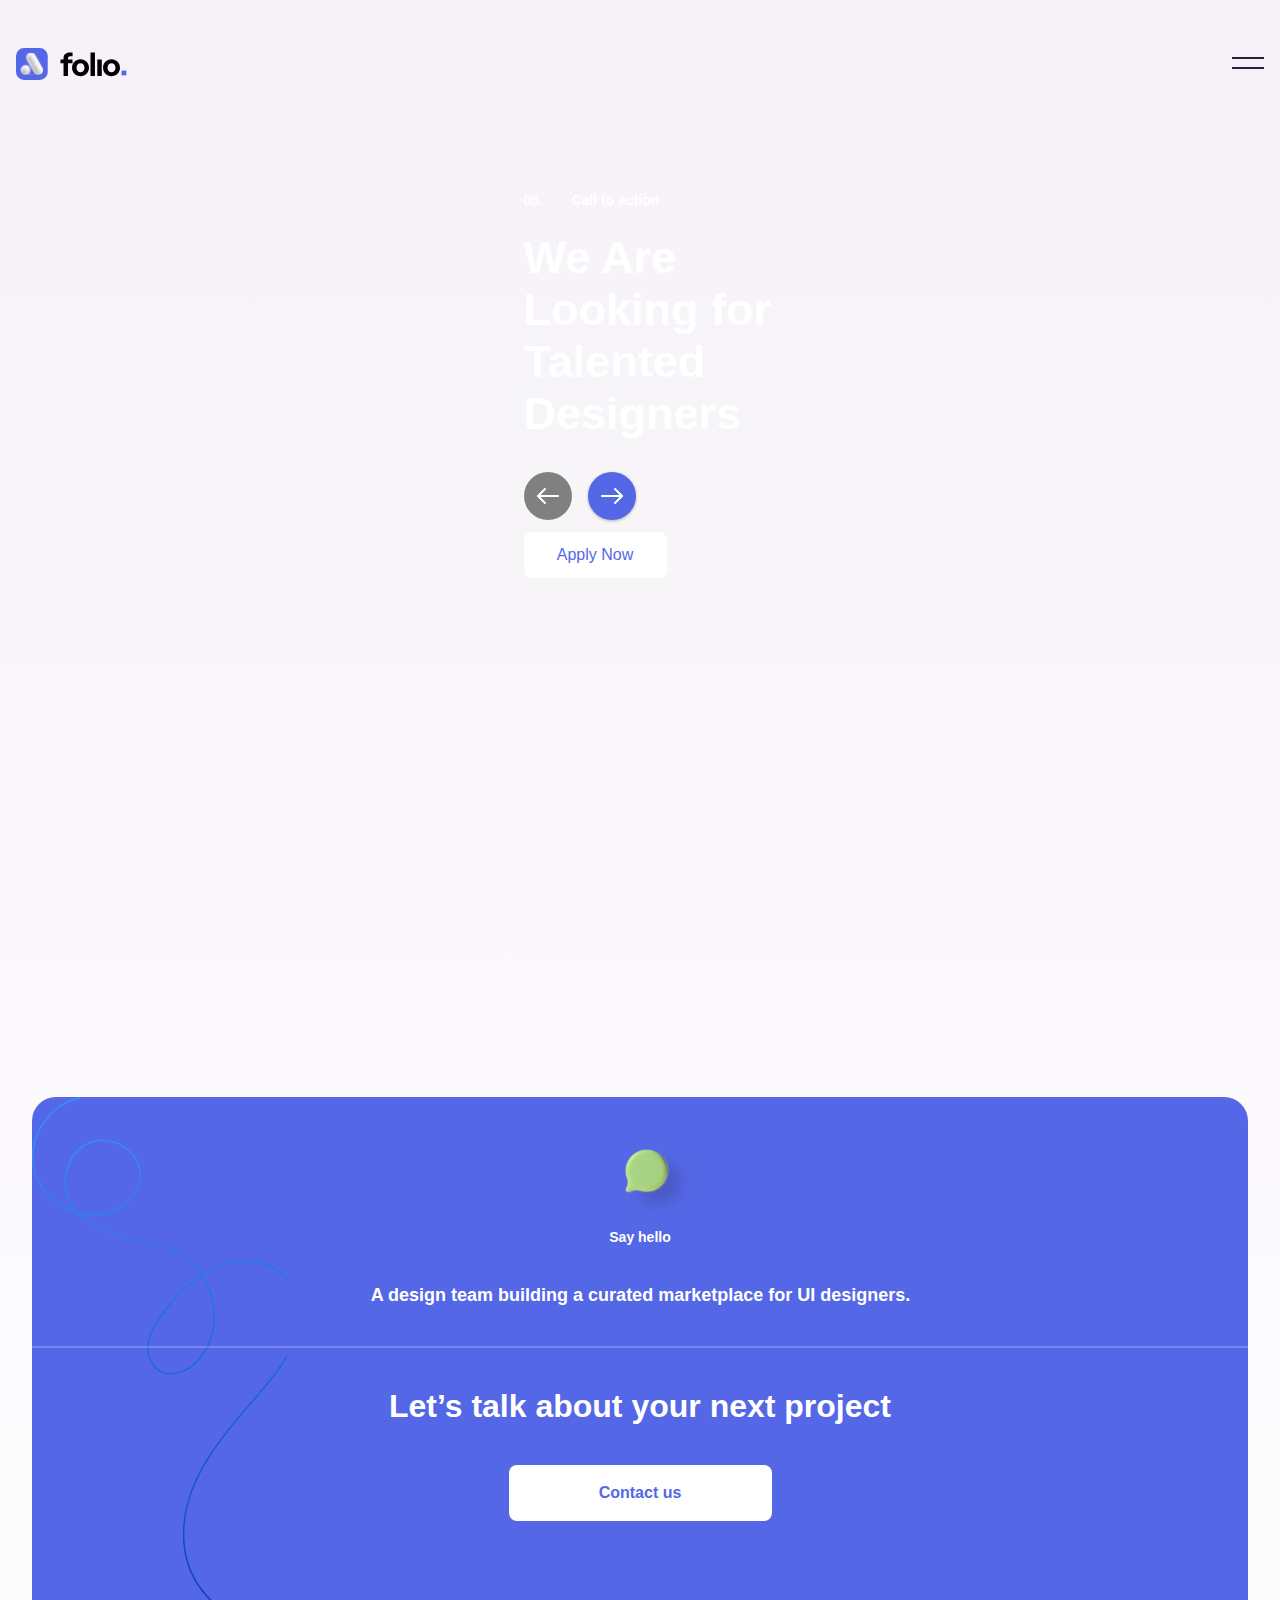
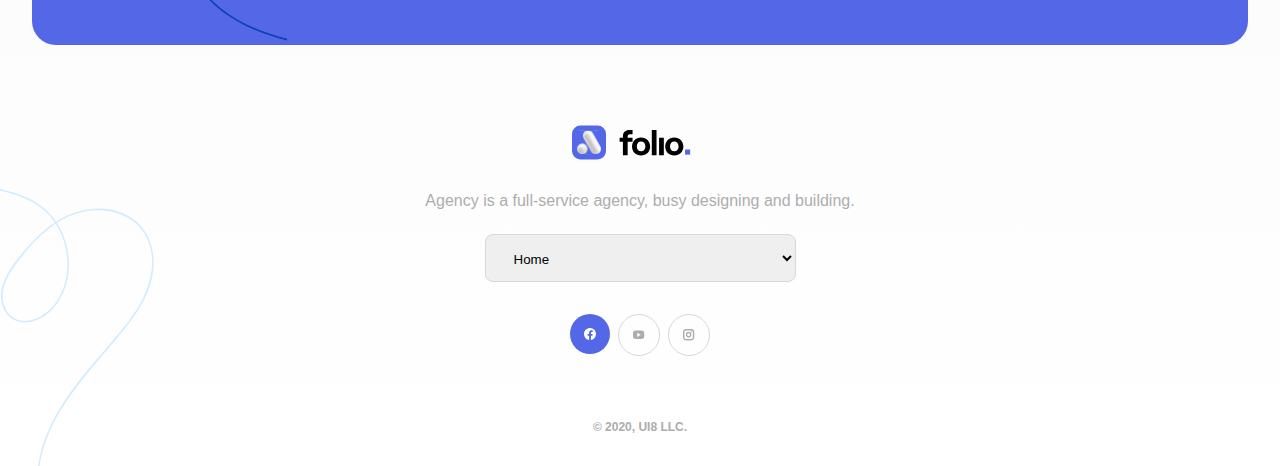
==== commit 9c9764aa: "Refatorando codigo por inteiro" ====
--- a/styles/pages/screen_cta/page-cta.html
+++ b/styles/pages/screen_cta/page-cta.html
@@ -18,10 +18,10 @@
                 <button class="exit_menu-lateral"><img src="/assets/exit-menu_lateral.svg" alt= 'Menu lateral'></button>
             </div>
             <div class="links_menu-lateral">
-                <a href="" >Work</a>
-                <a href="">About</a>
-                <a href="">Services</a>
-                <a href="">Jobs</a>
+                <a href="/styles/pages/screen_work/page_work.html" >Work</a>
+                <a href="/styles/pages/screen_who-we-are/page.html">About</a>
+                <a href="/styles/pages/screen_service/page.html">Services</a>
+                <a href="/styles/pages/screen_case-study/screen_jobs/page-jobs.html">Jobs</a>
             </div>
             <div class="redes-sociais_menu-lateral">
                 <a class="facebook" href="https://pt-br.facebook.com/"><img src="/assets/logo-facebook.svg" alt="Facebook"></a>
@@ -38,14 +38,40 @@
                     <h4 class="cta-container_semi-titulo">Call to action</h4>
                     <h1 class="cta-container_titulo">We Are Looking for Talented Designers</h1>
                     <div class="cta-container_buttons">
-                        <a class="cta-container_navigator1"><img src="/assets/arrow-left.svg" alt="Seta para direita"></a>
-                        <a class="cta-container_navigator2"><img src="/assets/arrow-right.svg" alt="Seta para esquerda"></a>
+                        <a href="../screen_case-study/screen_jobs/" class="cta-container_navigator1"><img src="/assets/arrow-left.svg" alt="Seta para direita"></a>
+                        <a href="../screen_case-study/screen_header/page-header.html" class="cta-container_navigator2"><img src="/assets/arrow-right.svg" alt="Seta para esquerda"></a>
                     </div>
                     <button class="botao-cta">Apply Now</button>
                 </div>
             </div>
         </section>
     </main>
+    <footer class="rodape">
+        <div class="contact-us">
+            <img src="/assets/img-rodape.svg" alt="Imagem">
+            <h4>Say hello</h4>
+            <h3>A design team building a curated marketplace for UI designers.</h3>
+            <div class="linha-footer"></div>
+            <h2>Let’s talk about your next project</h2>
+            <button>Contact us</button>
+        </div>
+        <div class="navegacao-footer">
+            <img src="/assets/logo-marca.svg" alt="Logo marca">
+            <p>Agency is a full-service agency, busy designing and building.</p>
+            <select name="Navegação" class="navegacao">
+                <option value="">Home</option>
+                <option value="">About</option>
+                <option value="">Services</option>
+                <option value="">Jobs</option>
+            </select>
+            <div class="redes-sociais_footer">
+                <a class="facebook" href="https://pt-br.facebook.com/"><img src="/assets/logo-facebook.svg" alt="Facebook"></a>
+                <a class="youtube" href="https://www.youtube.com/"><img src="/assets/logo-youtube.svg" alt="Youtube"></a>
+                <a class="instagram" href="https://www.instagram.com/"><img src="/assets/logo-instagram.svg" alt="Instagram"></a>
+            </div>
+            <h4>© 2020, UI8 LLC.</h4>
+        </div>
+    </footer>
     <script src="/index.js"> </script>
 </body>
 </html>--- a/styles/style.css
+++ b/styles/style.css
@@ -1,4 +1,4 @@
-html, body, h1, h2, h3, h4, h5, p, button, a {
+* {
   font-family: "Montserrat", sans-serif;
   margin: 0;
   padding: 0;
@@ -268,6 +268,8 @@
 body .home-container .img-container1 .img-home_container {
   width: 100%;
   height: 515px;
+  position: relative;
+  right: 0;
 }
 body .rodape .contact-us {
   height: 548px;
@@ -450,6 +452,9 @@
   margin-right: 16px;
   background-color: transparent;
   border: none;
+  align-items: center;
+  display: flex;
+  justify-content: center;
 }
 .design-container .design-container_conteudo .design-container_buttons .design-container_navigator1:hover {
   transition: 1s;
@@ -467,6 +472,8 @@
   border: none;
   text-align: center;
   align-items: center;
+  display: flex;
+  justify-content: center;
 }
 .design-container .design-container_conteudo .design-container_buttons .design-container_navigator2:hover {
   transition: 1s;
@@ -582,6 +589,7 @@
   display: flex;
   align-items: center;
   justify-content: center;
+  background-color: #8B8B8B;
 }
 body .design-container_service .design-container_conteudo .design-container_buttons .design-container_navigator1:hover {
   transition: 1s;
@@ -853,6 +861,7 @@
 main .main-container_cta .container-cta .cta-container_conteudo {
   margin-left: 39px;
   margin-right: 10px;
+  position: relative;
 }
 main .main-container_cta .container-cta .cta-container_conteudo .cta-container_numeracao {
   font-size: 14px;
@@ -1056,7 +1065,7 @@
   height: -webkit-max-content;
   height: -moz-max-content;
   height: max-content;
-  position: absolute;
+  position: relative;
   right: 0;
   z-index: -1;
 }
@@ -1259,6 +1268,9 @@
   margin-right: 16px;
   background-color: transparent;
   border: none;
+  display: flex;
+  justify-content: center;
+  align-items: center;
 }
 .body-the_number .number-container .design-container_buttons .design-container_navigator1:hover {
   transition: 1s;
@@ -1269,8 +1281,8 @@
   cursor: pointer;
 }
 .body-the_number .number-container .design-container_buttons .design-container_navigator2 {
-  width: 48px;
-  height: 48px;
+  width: 30px;
+  height: 30px;
   border-radius: 50%;
   background-color: #5468E7;
   border: none;
@@ -1278,13 +1290,16 @@
   align-items: center;
   padding: 10px;
   margin-right: 56px;
+  display: flex;
+  justify-content: center;
+  align-items: center;
 }
 .body-the_number .number-container .design-container_buttons .design-container_navigator2:hover {
   transition: 1s;
   opacity: 0.5;
   box-shadow: 0px 1px 3px rgba(0, 0, 0, 0.3);
-  width: 52px;
-  height: 52px;
+  width: 35px;
+  height: 35px;
   cursor: pointer;
 }
 .body-the_number .number-container .big-numeracao_icon {
@@ -1654,4 +1669,122 @@
   font-size: 16px;
   margin-top: 32px;
   margin-left: 32px;
+}
+
+.jobs-container .jobs-container_conteudo {
+  margin: 0 33px;
+}
+.jobs-container .jobs-container_conteudo .jobs-container_numeracao_service {
+  font-size: 14px;
+  display: inline-block;
+  margin: 0 24px 24px 0;
+  color: #5468E7;
+}
+.jobs-container .jobs-container_conteudo .jobs-container_semi-titulo_service {
+  display: inline-block;
+  font-size: 14px;
+  margin: 0;
+  color: #5468E7;
+}
+.jobs-container .jobs-container_conteudo .jobs-container_titulo {
+  font-weight: 700;
+  font-size: 40px;
+}
+.jobs-container .jobs-container_conteudo .paragrafo-jobs {
+  font-size: 15px;
+  font-weight: 400;
+  line-height: 28px;
+  color: #606060;
+  margin: 30px 0 10px 0;
+}
+.jobs-container .jobs-container_conteudo .jobs-container_buttons {
+  display: flex;
+  margin-top: 32px;
+}
+.jobs-container .jobs-container_conteudo .jobs-container_buttons .jobs-container_navigator1 {
+  width: 48px;
+  height: 48px;
+  border-radius: 50%;
+  margin-right: 16px;
+  background-color: transparent;
+  border: none;
+  display: flex;
+  align-items: center;
+  justify-content: center;
+}
+.jobs-container .jobs-container_conteudo .jobs-container_buttons .jobs-container_navigator1:hover {
+  transition: 1s;
+  opacity: 0.5;
+  box-shadow: 0px 1px 3px rgba(0, 0, 0, 0.3);
+  width: 52px;
+  height: 52px;
+  cursor: pointer;
+}
+.jobs-container .jobs-container_conteudo .jobs-container_buttons .jobs-container_navigator2 {
+  width: 48px;
+  height: 48px;
+  border-radius: 50%;
+  background-color: #5468E7;
+  border: none;
+  text-align: center;
+  align-items: center;
+  display: flex;
+  align-items: center;
+  justify-content: center;
+}
+.jobs-container .jobs-container_conteudo .jobs-container_buttons .jobs-container_navigator2:hover {
+  transition: 1s;
+  opacity: 0.5;
+  box-shadow: 0px 1px 3px rgba(0, 0, 0, 0.3);
+  width: 52px;
+  height: 52px;
+  cursor: pointer;
+}
+.jobs-container .cards .card_style {
+  background-color: #FFFFFF;
+  width: 311px;
+  height: 190px;
+  margin: 28px 32px 28px 32px;
+  border-radius: 32px;
+  color: #5468E7;
+  display: flex;
+  justify-content: center;
+  flex-direction: column;
+}
+.jobs-container .cards .card_style h1 {
+  margin-left: 32px;
+  margin-bottom: 8px;
+  font-weight: 700;
+  font-size: 24px;
+  color: #232340;
+}
+.jobs-container .cards .card_style h2 {
+  margin-left: 32px;
+  font-weight: 400;
+  font-size: 16px;
+  color: #606060;
+}
+.jobs-container .cards .card_style .arrow-blue {
+  margin-left: 32px;
+  margin-top: 8px;
+}
+.jobs-container .cards .card_style .arrow-white {
+  margin-left: 32px;
+  margin-top: 8px;
+  display: none;
+}
+.jobs-container .cards .card_style:hover {
+  background-color: #232340;
+  cursor: pointer;
+  transition: 1s;
+  width: 1500px;
+}
+.jobs-container .cards .card_style:hover h1 {
+  color: #FFFFFF;
+}
+.jobs-container .cards .card_style:hover .arrow-blue {
+  display: none;
+}
+.jobs-container .cards .card_style:hover .arrow-white {
+  display: block;
 }/*# sourceMappingURL=style.css.map */